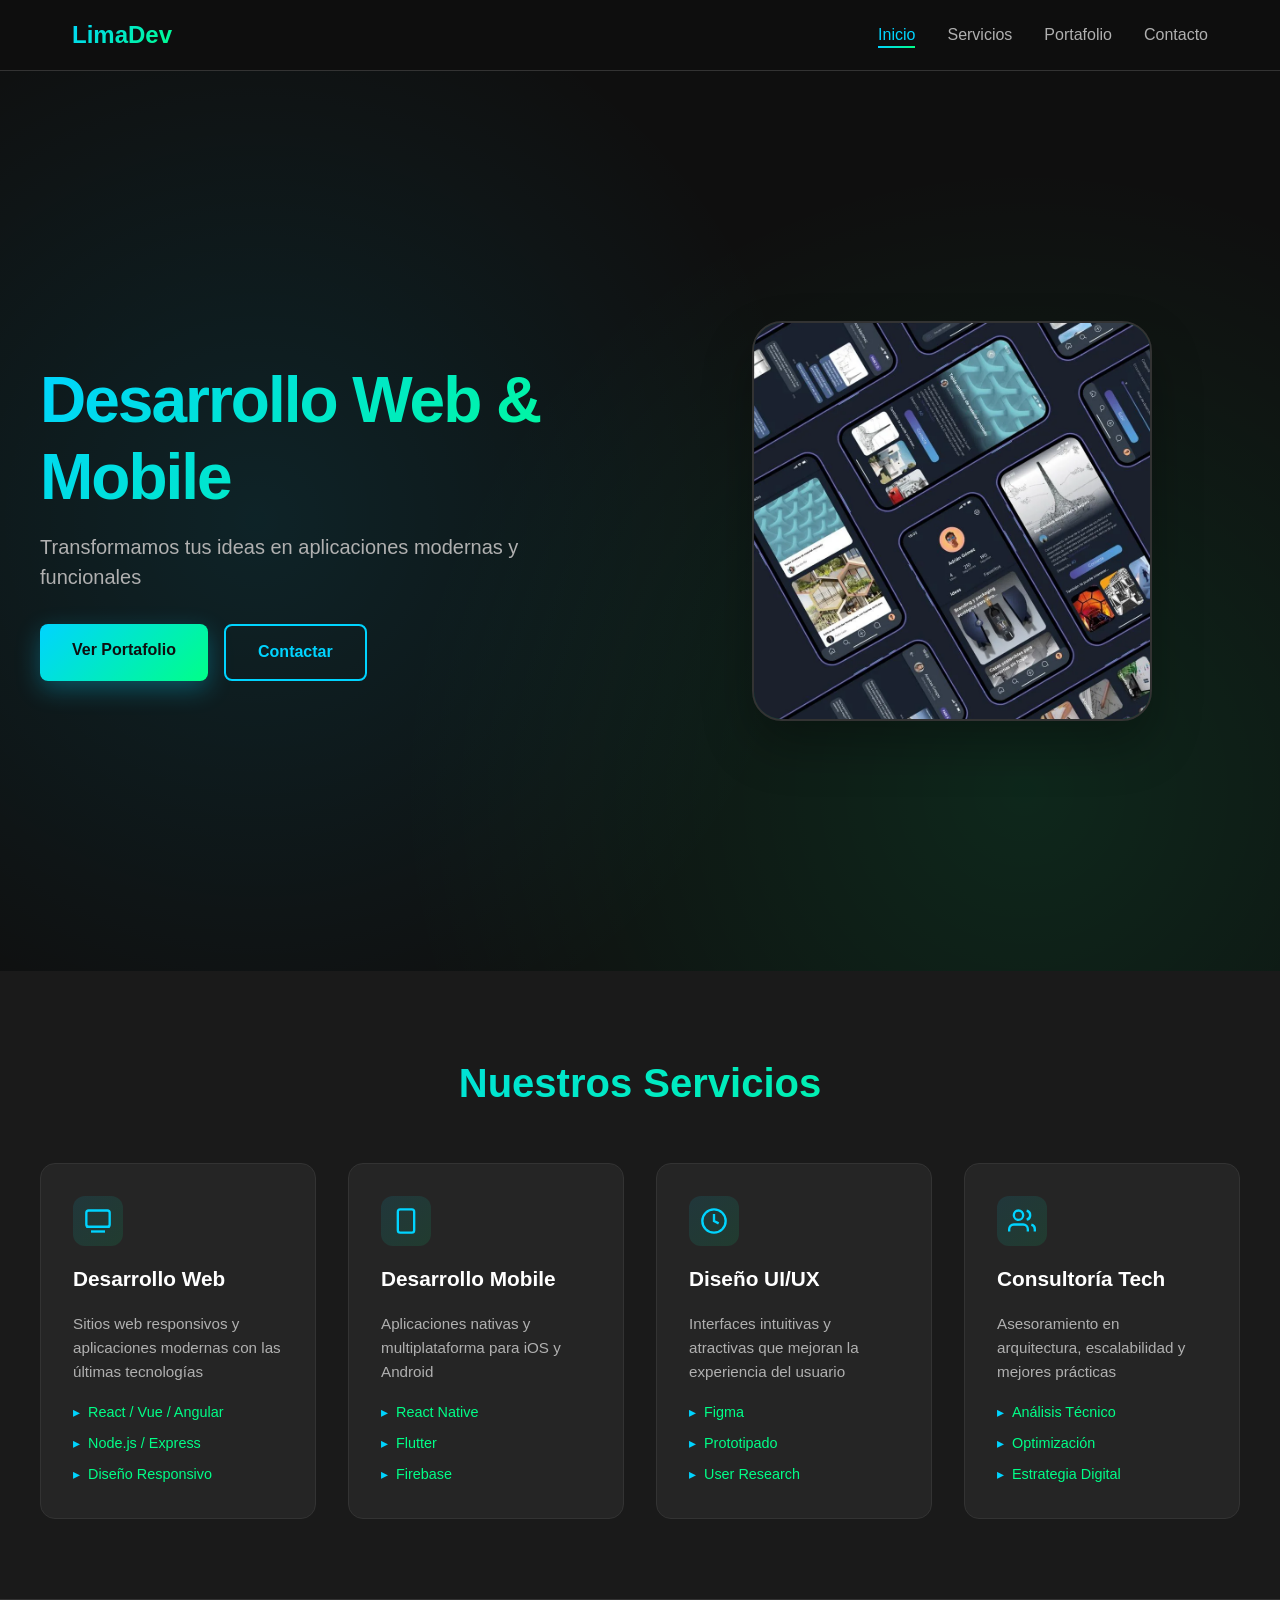
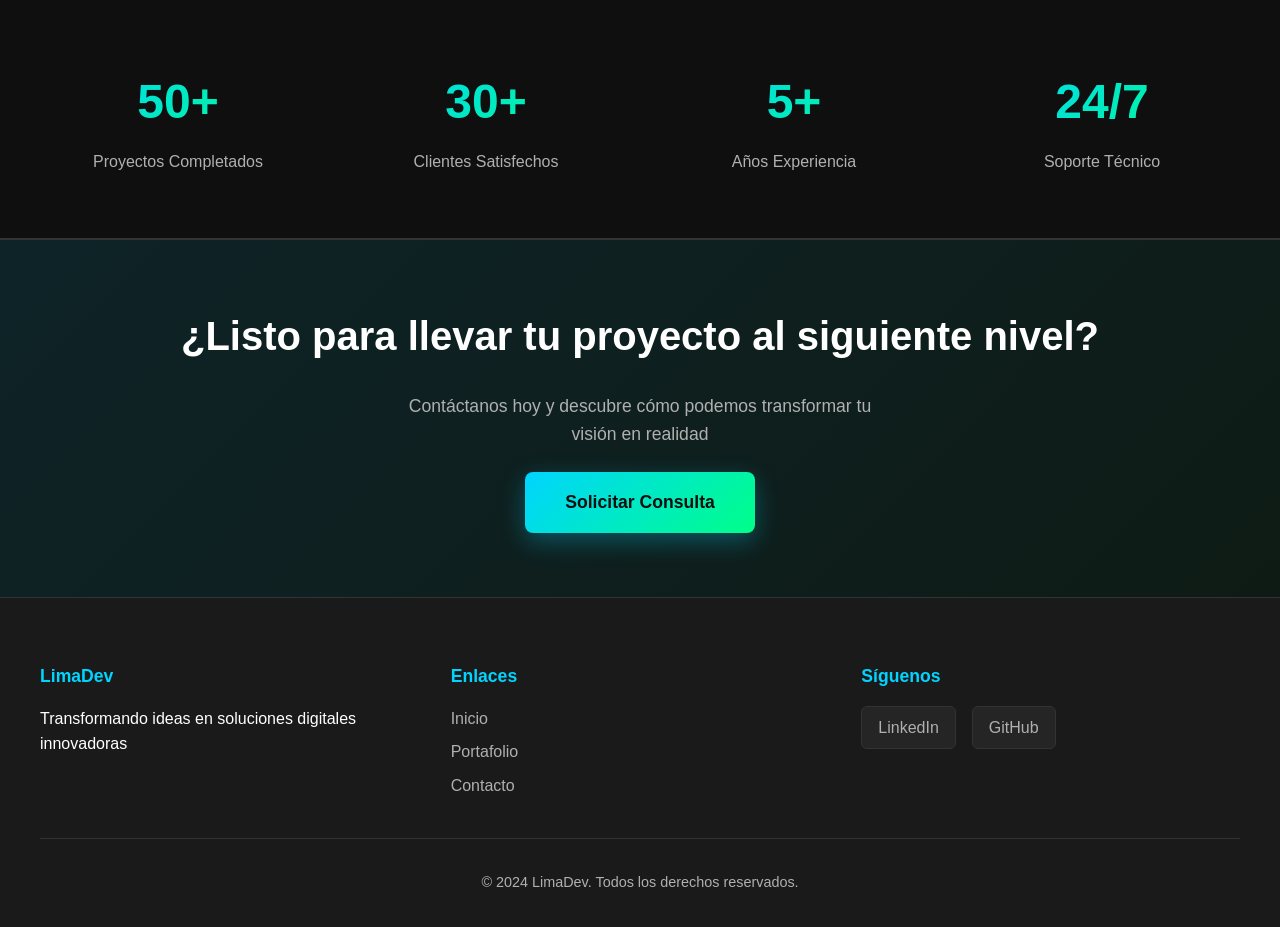
==== index.html @ ed2e3b78 "chatbot deshabilitado" ====
<!DOCTYPE html>
<html lang="es">
<head>
    <meta charset="UTF-8">
    <meta name="viewport" content="width=device-width, initial-scale=1.0">
    <title>LimaDev - Desarrollo Web & Mobile</title>
    <link rel="stylesheet" href="style.css">
</head>
<body>
    <!-- Navbar -->
    <nav class="navbar">
        <div class="nav-container">
            <div class="logo">
                <span class="logo-text">LimaDev</span>
            </div>
            <ul class="nav-menu">
                <li><a href="index.html" class="nav-link active">Inicio</a></li>
                <li><a href="#servicios" class="nav-link">Servicios</a></li>
                <li><a href="portafolio.html" class="nav-link">Portafolio</a></li>
                <li><a href="contacto.html" class="nav-link">Contacto</a></li>
            </ul>
            <div class="hamburger">
                <span></span>
                <span></span>
                <span></span>
            </div>
        </div>
    </nav>

    <!-- Hero Section -->
    <section class="hero">
        <div class="hero-content">
            <div class="hero-text">
                <h1 class="hero-title">Desarrollo Web & Mobile</h1>
                <p class="hero-subtitle">Transformamos tus ideas en aplicaciones modernas y funcionales</p>
                <div class="hero-buttons">
                    <a href="portafolio.html" class="btn btn-primary">Ver Portafolio</a>
                    <a href="contacto.html" class="btn btn-secondary">Contactar</a>
                </div>
            </div>
            <div class="hero-visual">
                <div class="gradient-box"><img src="assets/img.jpg" alt="Vista previa de proyecto"></div>
            </div>
        </div>
    </section>

    <!-- Servicios Section -->
    <section id="servicios" class="servicios">
        <div class="container">
            <h2 class="section-title">Nuestros Servicios</h2>
            <div class="servicios-grid">
                <!-- Tarjeta 1: Desarrollo Web -->
                <div class="servicio-card">
                    <div class="servicio-icon">
                        <svg viewBox="0 0 24 24" fill="none" stroke="currentColor">
                            <rect x="2" y="3" width="20" height="14" rx="2" ry="2"></rect>
                            <line x1="2" y1="17" x2="22" y2="17"></line>
                            <line x1="6" y1="21" x2="18" y2="21"></line>
                        </svg>
                    </div>
                    <h3>Desarrollo Web</h3>
                    <p>Sitios web responsivos y aplicaciones modernas con las últimas tecnologías</p>
                    <ul class="tech-list">
                        <li>React / Vue / Angular</li>
                        <li>Node.js / Express</li>
                        <li>Diseño Responsivo</li>
                    </ul>
                </div>

                <!-- Tarjeta 2: Desarrollo Mobile -->
                <div class="servicio-card">
                    <div class="servicio-icon">
                        <svg viewBox="0 0 24 24" fill="none" stroke="currentColor">
                            <rect x="5" y="2" width="14" height="20" rx="2" ry="2"></rect>
                            <line x1="12" y1="18" x2="12.01" y2="18"></line>
                        </svg>
                    </div>
                    <h3>Desarrollo Mobile</h3>
                    <p>Aplicaciones nativas y multiplataforma para iOS y Android</p>
                    <ul class="tech-list">
                        <li>React Native</li>
                        <li>Flutter</li>
                        <li>Firebase</li>
                    </ul>
                </div>

                <!-- Tarjeta 3: Diseño UI/UX -->
                <div class="servicio-card">
                    <div class="servicio-icon">
                        <svg viewBox="0 0 24 24" fill="none" stroke="currentColor">
                            <circle cx="12" cy="12" r="10"></circle>
                            <path d="M12 6v6l4 2"></path>
                        </svg>
                    </div>
                    <h3>Diseño UI/UX</h3>
                    <p>Interfaces intuitivas y atractivas que mejoran la experiencia del usuario</p>
                    <ul class="tech-list">
                        <li>Figma</li>
                        <li>Prototipado</li>
                        <li>User Research</li>
                    </ul>
                </div>

                <!-- Tarjeta 4: Consultoría -->
                <div class="servicio-card">
                    <div class="servicio-icon">
                        <svg viewBox="0 0 24 24" fill="none" stroke="currentColor">
                            <path d="M17 21v-2a4 4 0 0 0-4-4H5a4 4 0 0 0-4 4v2"></path>
                            <circle cx="9" cy="7" r="4"></circle>
                            <path d="M23 21v-2a4 4 0 0 0-3-3.87"></path>
                            <path d="M16 3.13a4 4 0 0 1 0 7.75"></path>
                        </svg>
                    </div>
                    <h3>Consultoría Tech</h3>
                    <p>Asesoramiento en arquitectura, escalabilidad y mejores prácticas</p>
                    <ul class="tech-list">
                        <li>Análisis Técnico</li>
                        <li>Optimización</li>
                        <li>Estrategia Digital</li>
                    </ul>
                </div>
            </div>
        </div>
    </section>

    <!-- Stats Section -->
    <section class="stats">
        <div class="container">
            <div class="stat-item">
                <h3 class="stat-number">50+</h3>
                <p class="stat-label">Proyectos Completados</p>
            </div>
            <div class="stat-item">
                <h3 class="stat-number">30+</h3>
                <p class="stat-label">Clientes Satisfechos</p>
            </div>
            <div class="stat-item">
                <h3 class="stat-number">5+</h3>
                <p class="stat-label">Años Experiencia</p>
            </div>
            <div class="stat-item">
                <h3 class="stat-number">24/7</h3>
                <p class="stat-label">Soporte Técnico</p>
            </div>
        </div>
    </section>

    <!-- CTA Section -->
    <section class="cta">
        <div class="container">
            <h2>¿Listo para llevar tu proyecto al siguiente nivel?</h2>
            <p>Contáctanos hoy y descubre cómo podemos transformar tu visión en realidad</p>
            <a href="contacto.html" class="btn btn-primary btn-large">Solicitar Consulta</a>
        </div>
    </section>

    <!-- Footer -->
    <footer class="footer">
        <div class="container">
            <div class="footer-content">
                <div class="footer-section">
                    <h4>LimaDev</h4>
                    <p>Transformando ideas en soluciones digitales innovadoras</p>
                </div>
                <div class="footer-section">
                    <h4>Enlaces</h4>
                    <ul>
                        <li><a href="index.html">Inicio</a></li>
                        <li><a href="portafolio.html">Portafolio</a></li>
                        <li><a href="contacto.html">Contacto</a></li>
                    </ul>
                </div>
                <div class="footer-section">
                    <h4>Síguenos</h4>
                    <div class="social-links">
                        <a href="https://www.linkedin.com/in/pabliimjl/" class="social-link">LinkedIn</a>
                        <a href="https://github.com/pabliimjl" class="social-link">GitHub</a>
                    </div>
                </div>
            </div>
            <div class="footer-bottom">
                <p>&copy; 2024 LimaDev. Todos los derechos reservados.</p>
            </div>
        </div>
    </footer>

    <!-- Chatbot -->
     <!--
    <div class="chatbot-container">
        <div class="chat-window" id="chatWindow">
            <div class="chat-header">
                <div class="chat-header-info">
                    <div class="chat-avatar">AI</div>
                    <div>
                        <h4>LimaDev AI</h4>
                        <span class="chat-status">&#9679; En línea</span>
                    </div>
                </div>
                <button class="chat-close" id="chatClose">&times;</button>
            </div>
            <div class="chat-messages" id="chatMessages">
                <div class="chat-msg bot">
                    <p>¡Hola! Soy el asistente de LimaDev 👋 ¿En qué puedo ayudarte?</p>
                </div>
                <div class="chat-suggestions" id="chatSuggestions">
                    <button class="suggestion-btn">💻 Servicios web</button>
                    <button class="suggestion-btn">📱 Apps mobile</button>
                    <button class="suggestion-btn">💰 Precios</button>
                    <button class="suggestion-btn">📞 Contacto</button>
                </div>
            </div>
            <div class="chat-input-area">
                <input type="text" id="chatInput" placeholder="Escribe un mensaje..." autocomplete="off">
                <button class="send-btn" id="sendBtn">
                    <svg viewBox="0 0 24 24" fill="none" stroke="currentColor" stroke-width="2">
                        <line x1="22" y1="2" x2="11" y2="13"></line>
                        <polygon points="22 2 15 22 11 13 2 9 22 2"></polygon>
                    </svg>
                </button>
            </div>
        </div>
        <button class="chat-toggle" id="chatToggle" aria-label="Abrir chat">
            <svg class="chat-icon" viewBox="0 0 24 24" fill="none" stroke="currentColor" stroke-width="2">
                <path d="M21 15a2 2 0 0 1-2 2H7l-4 4V5a2 2 0 0 1 2-2h14a2 2 0 0 1 2 2z"></path>
            </svg>
            <svg class="close-icon" viewBox="0 0 24 24" fill="none" stroke="currentColor" stroke-width="2">
                <line x1="18" y1="6" x2="6" y2="18"></line>
                <line x1="6" y1="6" x2="18" y2="18"></line>
            </svg>
            <span class="chat-badge" id="chatBadge">1</span>
        </button>
    </div>-->

    <script src="script.js"></script>
</body>
</html>
---- style.css ----
/* ===== Variables CSS ===== */
:root {
    --primary-dark: #0f0f0f;
    --secondary-dark: #1a1a1a;
    --tertiary-dark: #252525;
    --accent-color: #00d4ff;
    --accent-secondary: #00ff88;
    --text-primary: #ffffff;
    --text-secondary: #b0b0b0;
    --border-color: #333333;
    --transition: all 0.3s ease;
}

/* ===== Reset Global ===== */
* {
    margin: 0;
    padding: 0;
    box-sizing: border-box;
}

html {
    scroll-behavior: smooth;
}

body {
    font-family: 'Segoe UI', Tahoma, Geneva, Verdana, sans-serif;
    background-color: var(--primary-dark);
    color: var(--text-primary);
    line-height: 1.6;
    overflow-x: hidden;
}

/* ===== Navbar ===== */
.navbar {
    background-color: rgba(15, 15, 15, 0.95);
    backdrop-filter: blur(10px);
    border-bottom: 1px solid var(--border-color);
    position: sticky;
    top: 0;
    z-index: 1000;
    padding: 1rem 0;
}

.nav-container {
    display: flex;
    justify-content: space-between;
    align-items: center;
    max-width: 1200px;
    margin: 0 auto;
    padding: 0 2rem;
}

.logo {
    display: flex;
    align-items: center;
    gap: 0.5rem;
}

.logo-text {
    font-size: 1.5rem;
    font-weight: 700;
    background: linear-gradient(135deg, var(--accent-color), var(--accent-secondary));
    -webkit-background-clip: text;
    -webkit-text-fill-color: transparent;
    background-clip: text;
}

.nav-menu {
    display: flex;
    list-style: none;
    gap: 2rem;
}

.nav-link {
    color: var(--text-secondary);
    text-decoration: none;
    font-weight: 500;
    position: relative;
    transition: var(--transition);
}

.nav-link:hover,
.nav-link.active {
    color: var(--accent-color);
}

.nav-link::after {
    content: '';
    position: absolute;
    bottom: -5px;
    left: 0;
    width: 0;
    height: 2px;
    background: linear-gradient(90deg, var(--accent-color), var(--accent-secondary));
    transition: var(--transition);
}

.nav-link:hover::after,
.nav-link.active::after {
    width: 100%;
}

.hamburger {
    display: none;
    flex-direction: column;
    cursor: pointer;
    gap: 5px;
}

.hamburger span {
    width: 25px;
    height: 3px;
    background-color: var(--accent-color);
    border-radius: 3px;
    transition: var(--transition);
}

/* ===== Hero Section ===== */
.hero {
    min-height: 100vh;
    display: flex;
    align-items: center;
    justify-content: center;
    padding: 2rem;
    position: relative;
    overflow: hidden;
}

.hero::before {
    content: '';
    position: absolute;
    top: 0;
    left: 0;
    right: 0;
    bottom: 0;
    background: radial-gradient(circle at 20% 50%, rgba(0, 212, 255, 0.1), transparent 50%),
                radial-gradient(circle at 80% 80%, rgba(0, 255, 136, 0.1), transparent 50%);
    pointer-events: none;
}

.hero-content {
    display: grid;
    grid-template-columns: 1fr 1fr;
    gap: 3rem;
    align-items: center;
    max-width: 1200px;
    width: 100%;
    position: relative;
    z-index: 1;
}

.hero-text h1 {
    font-size: 4rem;
    font-weight: 800;
    margin-bottom: 1rem;
    letter-spacing: -2px;
    background: linear-gradient(135deg, var(--accent-color), var(--accent-secondary));
    -webkit-background-clip: text;
    -webkit-text-fill-color: transparent;
    background-clip: text;
    line-height: 1.2;
}

.hero-subtitle {
    font-size: 1.25rem;
    color: var(--text-secondary);
    margin-bottom: 2rem;
    line-height: 1.5;
}

.hero-buttons {
    display: flex;
    gap: 1rem;
    flex-wrap: wrap;
}

.btn {
    padding: 0.85rem 2rem;
    border-radius: 8px;
    font-weight: 600;
    text-decoration: none;
    cursor: pointer;
    border: none;
    transition: var(--transition);
    display: inline-block;
    font-size: 1rem;
}

.btn-primary {
    background: linear-gradient(135deg, var(--accent-color), var(--accent-secondary));
    color: var(--primary-dark);
    box-shadow: 0 8px 25px rgba(0, 212, 255, 0.3);
}

.btn-primary:hover {
    transform: translateY(-3px);
    box-shadow: 0 12px 35px rgba(0, 212, 255, 0.5);
}

.btn-secondary {
    background-color: transparent;
    color: var(--accent-color);
    border: 2px solid var(--accent-color);
}

.btn-secondary:hover {
    background-color: var(--accent-color);
    color: var(--primary-dark);
}

.btn-large {
    padding: 1rem 2.5rem;
    font-size: 1.1rem;
}

.hero-visual {
    display: flex;
    justify-content: center;
    align-items: center;
    position: relative;
}

.gradient-box {
    width: 400px;
    height: 400px;
    position: relative;
    display: flex;
    justify-content: center;
    align-items: center;
    padding: 18px;
    background: linear-gradient(135deg, rgba(0, 212, 255, 0.2), rgba(0, 255, 136, 0.2));
    border-radius: 30px;
    border: 2px solid var(--border-color);
    backdrop-filter: blur(10px);
    overflow: hidden;
    box-shadow: 0 24px 50px rgba(0, 0, 0, 0.28);
    animation: float 6s ease-in-out infinite;
}

.gradient-box::before {
    content: "";
    position: absolute;
    inset: 14px;
    border-radius: 24px;
    border: 1px solid rgba(255, 255, 255, 0.22);
    box-shadow: inset 0 0 0 1px rgba(255, 255, 255, 0.08);
    background: linear-gradient(180deg, rgba(255, 255, 255, 0.08), rgba(255, 255, 255, 0.02));
    pointer-events: none;
}

.gradient-box img {
    position: relative;
    z-index: 1;
    display: block;
    width: 110%;
    height: 110%;
    border-radius: 22px;
    object-fit: cover;
    box-shadow: 0 18px 35px rgba(0, 0, 0, 0.22);
}

@keyframes float {
    0%, 100% {
        transform: translateY(0px) rotateZ(0deg);
    }
    50% {
        transform: translateY(-30px) rotateZ(5deg);
    }
}

/* ===== Servicios Section ===== */
.servicios {
    padding: 5rem 2rem;
    background-color: var(--secondary-dark);
}

.container {
    max-width: 1200px;
    margin: 0 auto;
}

.section-title {
    font-size: 2.5rem;
    font-weight: 700;
    text-align: center;
    margin-bottom: 3rem;
    background: linear-gradient(135deg, var(--accent-color), var(--accent-secondary));
    -webkit-background-clip: text;
    -webkit-text-fill-color: transparent;
    background-clip: text;
}

.servicios-grid {
    display: grid;
    grid-template-columns: repeat(auto-fit, minmax(250px, 1fr));
    gap: 2rem;
}

.servicio-card {
    background-color: var(--tertiary-dark);
    border: 1px solid var(--border-color);
    border-radius: 15px;
    padding: 2rem;
    transition: var(--transition);
    cursor: pointer;
    display: flex;
    flex-direction: column;
    gap: 1rem;
}

.servicio-card:hover {
    border-color: var(--accent-color);
    background-color: rgba(0, 212, 255, 0.05);
    transform: translateY(-10px);
    box-shadow: 0 15px 40px rgba(0, 212, 255, 0.2);
}

.servicio-icon {
    width: 50px;
    height: 50px;
    display: flex;
    align-items: center;
    justify-content: center;
    background: linear-gradient(135deg, rgba(0, 212, 255, 0.1), rgba(0, 255, 136, 0.1));
    border-radius: 12px;
    color: var(--accent-color);
}

.servicio-icon svg {
    width: 28px;
    height: 28px;
    stroke-width: 2;
}

.servicio-card h3 {
    font-size: 1.3rem;
    font-weight: 600;
    color: var(--text-primary);
}

.servicio-card p {
    color: var(--text-secondary);
    font-size: 0.95rem;
}

.tech-list {
    list-style: none;
    display: flex;
    flex-direction: column;
    gap: 0.5rem;
}

.tech-list li {
    color: var(--accent-secondary);
    font-size: 0.9rem;
    display: flex;
    align-items: center;
}

.tech-list li::before {
    content: '▸';
    margin-right: 0.5rem;
    color: var(--accent-color);
}

/* ===== Stats Section ===== */
.stats {
    padding: 4rem 2rem;
    background-color: var(--primary-dark);
    border-top: 1px solid var(--border-color);
    border-bottom: 1px solid var(--border-color);
}

.stats .container {
    display: grid;
    grid-template-columns: repeat(auto-fit, minmax(200px, 1fr));
    gap: 2rem;
    text-align: center;
}

.stat-item h3 {
    font-size: 3rem;
    font-weight: 800;
    background: linear-gradient(135deg, var(--accent-color), var(--accent-secondary));
    -webkit-background-clip: text;
    -webkit-text-fill-color: transparent;
    background-clip: text;
    margin-bottom: 0.5rem;
}

.stat-label {
    color: var(--text-secondary);
    font-size: 1rem;
}

/* ===== CTA Section ===== */
.cta {
    padding: 4rem 2rem;
    background: linear-gradient(135deg, rgba(0, 212, 255, 0.1), rgba(0, 255, 136, 0.05));
    border-top: 1px solid var(--border-color);
    text-align: center;
}

.cta .container {
    display: flex;
    flex-direction: column;
    align-items: center;
    gap: 1.5rem;
}

.cta h2 {
    font-size: 2.5rem;
    font-weight: 700;
    color: var(--text-primary);
}

.cta p {
    font-size: 1.1rem;
    color: var(--text-secondary);
    max-width: 500px;
}

/* ===== Footer ===== */
.footer {
    background-color: var(--secondary-dark);
    border-top: 1px solid var(--border-color);
    padding: 4rem 2rem 2rem;
}

.footer-content {
    display: grid;
    grid-template-columns: repeat(auto-fit, minmax(250px, 1fr));
    gap: 2rem;
    margin-bottom: 2rem;
}

.footer-section h4 {
    color: var(--accent-color);
    margin-bottom: 1rem;
    font-size: 1.1rem;
}

.footer-section ul {
    list-style: none;
}

.footer-section ul li {
    margin-bottom: 0.5rem;
}

.footer-section a {
    color: var(--text-secondary);
    text-decoration: none;
    transition: var(--transition);
}

.footer-section a:hover {
    color: var(--accent-color);
    text-decoration: underline;
}

.social-links {
    display: flex;
    gap: 1rem;
}

.social-link {
    display: inline-block;
    padding: 0.5rem 1rem;
    background-color: var(--tertiary-dark);
    border-radius: 6px;
    border: 1px solid var(--border-color);
    transition: var(--transition);
}

.social-link:hover {
    background-color: var(--accent-color);
    color: var(--primary-dark);
    border-color: var(--accent-color);
}

.footer-bottom {
    text-align: center;
    padding-top: 2rem;
    border-top: 1px solid var(--border-color);
    color: var(--text-secondary);
    font-size: 0.9rem;
}

/* ===== Responsive Design ===== */
@media (max-width: 768px) {
    .hamburger {
        display: flex;
    }

    .nav-menu {
        position: fixed;
        left: -100%;
        top: 70px;
        flex-direction: column;
        background-color: var(--secondary-dark);
        width: 100%;
        text-align: center;
        transition: 0.3s;
        box-shadow: 0 10px 27px rgba(0, 0, 0, 0.5);
        padding: 2rem 0;
        gap: 1rem;
    }

    .nav-menu.active {
        left: 0;
    }

    .hero-content {
        grid-template-columns: 1fr;
    }

    .hero-text h1 {
        font-size: 2.5rem;
    }

    .hero-visual {
        margin-top: 2rem;
    }

    .gradient-box {
        width: 280px;
        height: 280px;
    }

    .hero-buttons {
        flex-direction: column;
        gap: 1rem;
    }

    .btn {
        width: 100%;
        text-align: center;
    }

    .section-title {
        font-size: 2rem;
    }

    .servicios-grid {
        grid-template-columns: 1fr;
    }

    .stats .container {
        grid-template-columns: repeat(2, 1fr);
    }

    .cta h2 {
        font-size: 1.8rem;
    }

    .footer-content {
        grid-template-columns: 1fr;
    }
}

@media (max-width: 480px) {
    .hero-text h1 {
        font-size: 1.8rem;
    }

    .hero-subtitle {
        font-size: 1rem;
    }

    .section-title {
        font-size: 1.5rem;
    }

    .cta h2 {
        font-size: 1.3rem;
    }

    .cta p {
        font-size: 0.95rem;
    }
}

/* ===== Chatbot ===== */
.chatbot-container {
    position: fixed;
    bottom: 2rem;
    right: 2rem;
    z-index: 9999;
    display: flex;
    flex-direction: column;
    align-items: flex-end;
    gap: 1rem;
}

.chat-toggle {
    width: 60px;
    height: 60px;
    border-radius: 50%;
    background: linear-gradient(135deg, var(--accent-color), var(--accent-secondary));
    border: none;
    cursor: pointer;
    display: flex;
    align-items: center;
    justify-content: center;
    box-shadow: 0 8px 25px rgba(0, 212, 255, 0.4);
    transition: var(--transition);
    position: relative;
    color: var(--primary-dark);
}

.chat-toggle:hover {
    transform: scale(1.1);
    box-shadow: 0 12px 35px rgba(0, 212, 255, 0.6);
}

.chat-toggle svg {
    width: 26px;
    height: 26px;
    stroke-width: 2;
}

.close-icon {
    display: none;
}

.chat-badge {
    position: absolute;
    top: -4px;
    right: -4px;
    background: #ff4b4b;
    color: white;
    width: 22px;
    height: 22px;
    border-radius: 50%;
    font-size: 0.75rem;
    font-weight: 700;
    display: flex;
    align-items: center;
    justify-content: center;
    animation: pulse-badge 1.5s ease-in-out infinite;
}

@keyframes pulse-badge {
    0%, 100% { transform: scale(1); }
    50% { transform: scale(1.2); }
}

.chat-window {
    width: 360px;
    background-color: var(--secondary-dark);
    border: 1px solid var(--border-color);
    border-radius: 18px;
    overflow: hidden;
    box-shadow: 0 20px 60px rgba(0, 0, 0, 0.5);
    display: flex;
    flex-direction: column;
    max-height: 500px;
    opacity: 0;
    transform: translateY(20px) scale(0.95);
    pointer-events: none;
    transition: opacity 0.3s ease, transform 0.3s ease;
}

.chat-window.active {
    opacity: 1;
    transform: translateY(0) scale(1);
    pointer-events: all;
}

.chat-header {
    background: linear-gradient(135deg, rgba(0, 212, 255, 0.15), rgba(0, 255, 136, 0.1));
    border-bottom: 1px solid var(--border-color);
    padding: 1rem 1.25rem;
    display: flex;
    justify-content: space-between;
    align-items: center;
}

.chat-header-info {
    display: flex;
    align-items: center;
    gap: 0.75rem;
}

.chat-avatar {
    width: 40px;
    height: 40px;
    border-radius: 50%;
    background: linear-gradient(135deg, var(--accent-color), var(--accent-secondary));
    display: flex;
    align-items: center;
    justify-content: center;
    font-weight: 700;
    font-size: 0.8rem;
    color: var(--primary-dark);
}

.chat-header h4 {
    font-size: 1rem;
    color: var(--text-primary);
    margin: 0;
}

.chat-status {
    font-size: 0.75rem;
    color: var(--accent-secondary);
}

.chat-close {
    width: 32px;
    height: 32px;
    border-radius: 8px;
    background: transparent;
    border: 1px solid var(--border-color);
    color: var(--text-secondary);
    cursor: pointer;
    font-size: 1.2rem;
    display: flex;
    align-items: center;
    justify-content: center;
    transition: var(--transition);
}

.chat-close:hover {
    background-color: rgba(255, 75, 75, 0.15);
    border-color: #ff4b4b;
    color: #ff4b4b;
}

.chat-messages {
    flex: 1;
    overflow-y: auto;
    padding: 1.25rem;
    display: flex;
    flex-direction: column;
    gap: 1rem;
    scrollbar-width: thin;
    scrollbar-color: var(--border-color) transparent;
}

.chat-messages::-webkit-scrollbar { width: 4px; }
.chat-messages::-webkit-scrollbar-thumb {
    background-color: var(--border-color);
    border-radius: 4px;
}

.chat-msg {
    max-width: 85%;
    animation: msg-in 0.3s ease;
}

@keyframes msg-in {
    from { opacity: 0; transform: translateY(8px); }
    to   { opacity: 1; transform: translateY(0); }
}

.chat-msg.bot  { align-self: flex-start; }
.chat-msg.user { align-self: flex-end; }

.chat-msg p {
    padding: 0.75rem 1rem;
    border-radius: 12px;
    font-size: 0.9rem;
    line-height: 1.5;
    margin: 0;
}

.chat-msg.bot p {
    background-color: var(--tertiary-dark);
    border: 1px solid var(--border-color);
    color: var(--text-primary);
    border-bottom-left-radius: 4px;
}

.chat-msg.bot p a {
    color: var(--accent-color);
    text-decoration: underline;
}

.chat-msg.user p {
    background: linear-gradient(135deg, var(--accent-color), var(--accent-secondary));
    color: var(--primary-dark);
    font-weight: 500;
    border-bottom-right-radius: 4px;
}

.chat-msg.typing p {
    display: flex;
    gap: 5px;
    align-items: center;
    padding: 0.85rem 1rem;
}

.dot {
    width: 8px;
    height: 8px;
    background-color: var(--accent-color);
    border-radius: 50%;
    animation: dot-bounce 1.2s ease-in-out infinite;
    display: inline-block;
}
.dot:nth-child(2) { animation-delay: 0.2s; }
.dot:nth-child(3) { animation-delay: 0.4s; }

@keyframes dot-bounce {
    0%, 60%, 100% { transform: translateY(0); }
    30% { transform: translateY(-8px); }
}

.chat-suggestions {
    display: flex;
    flex-wrap: wrap;
    gap: 0.5rem;
}

.suggestion-btn {
    padding: 0.4rem 0.9rem;
    background: transparent;
    border: 1px solid var(--accent-color);
    color: var(--accent-color);
    border-radius: 20px;
    font-size: 0.8rem;
    cursor: pointer;
    transition: var(--transition);
    font-family: inherit;
}

.suggestion-btn:hover {
    background-color: var(--accent-color);
    color: var(--primary-dark);
}

.chat-input-area {
    display: flex;
    gap: 0.75rem;
    padding: 1rem 1.25rem;
    border-top: 1px solid var(--border-color);
    background-color: var(--tertiary-dark);
    align-items: center;
}

.chat-input-area input {
    flex: 1;
    background: var(--primary-dark);
    border: 1px solid var(--border-color);
    border-radius: 10px;
    padding: 0.65rem 1rem;
    color: var(--text-primary);
    font-family: inherit;
    font-size: 0.9rem;
    outline: none;
    transition: var(--transition);
}

.chat-input-area input:focus {
    border-color: var(--accent-color);
    box-shadow: 0 0 0 2px rgba(0, 212, 255, 0.1);
}

.chat-input-area input::placeholder { color: var(--text-secondary); }

.send-btn {
    width: 38px;
    height: 38px;
    min-width: 38px;
    border-radius: 10px;
    background: linear-gradient(135deg, var(--accent-color), var(--accent-secondary));
    border: none;
    cursor: pointer;
    display: flex;
    align-items: center;
    justify-content: center;
    color: var(--primary-dark);
    transition: var(--transition);
}

.send-btn:hover { transform: scale(1.1); }

.send-btn svg {
    width: 16px;
    height: 16px;
}

@media (max-width: 480px) {
    .chatbot-container {
        bottom: 1rem;
        right: 1rem;
    }
    .chat-window {
        width: calc(100vw - 2rem);
        max-height: 420px;
    }
}
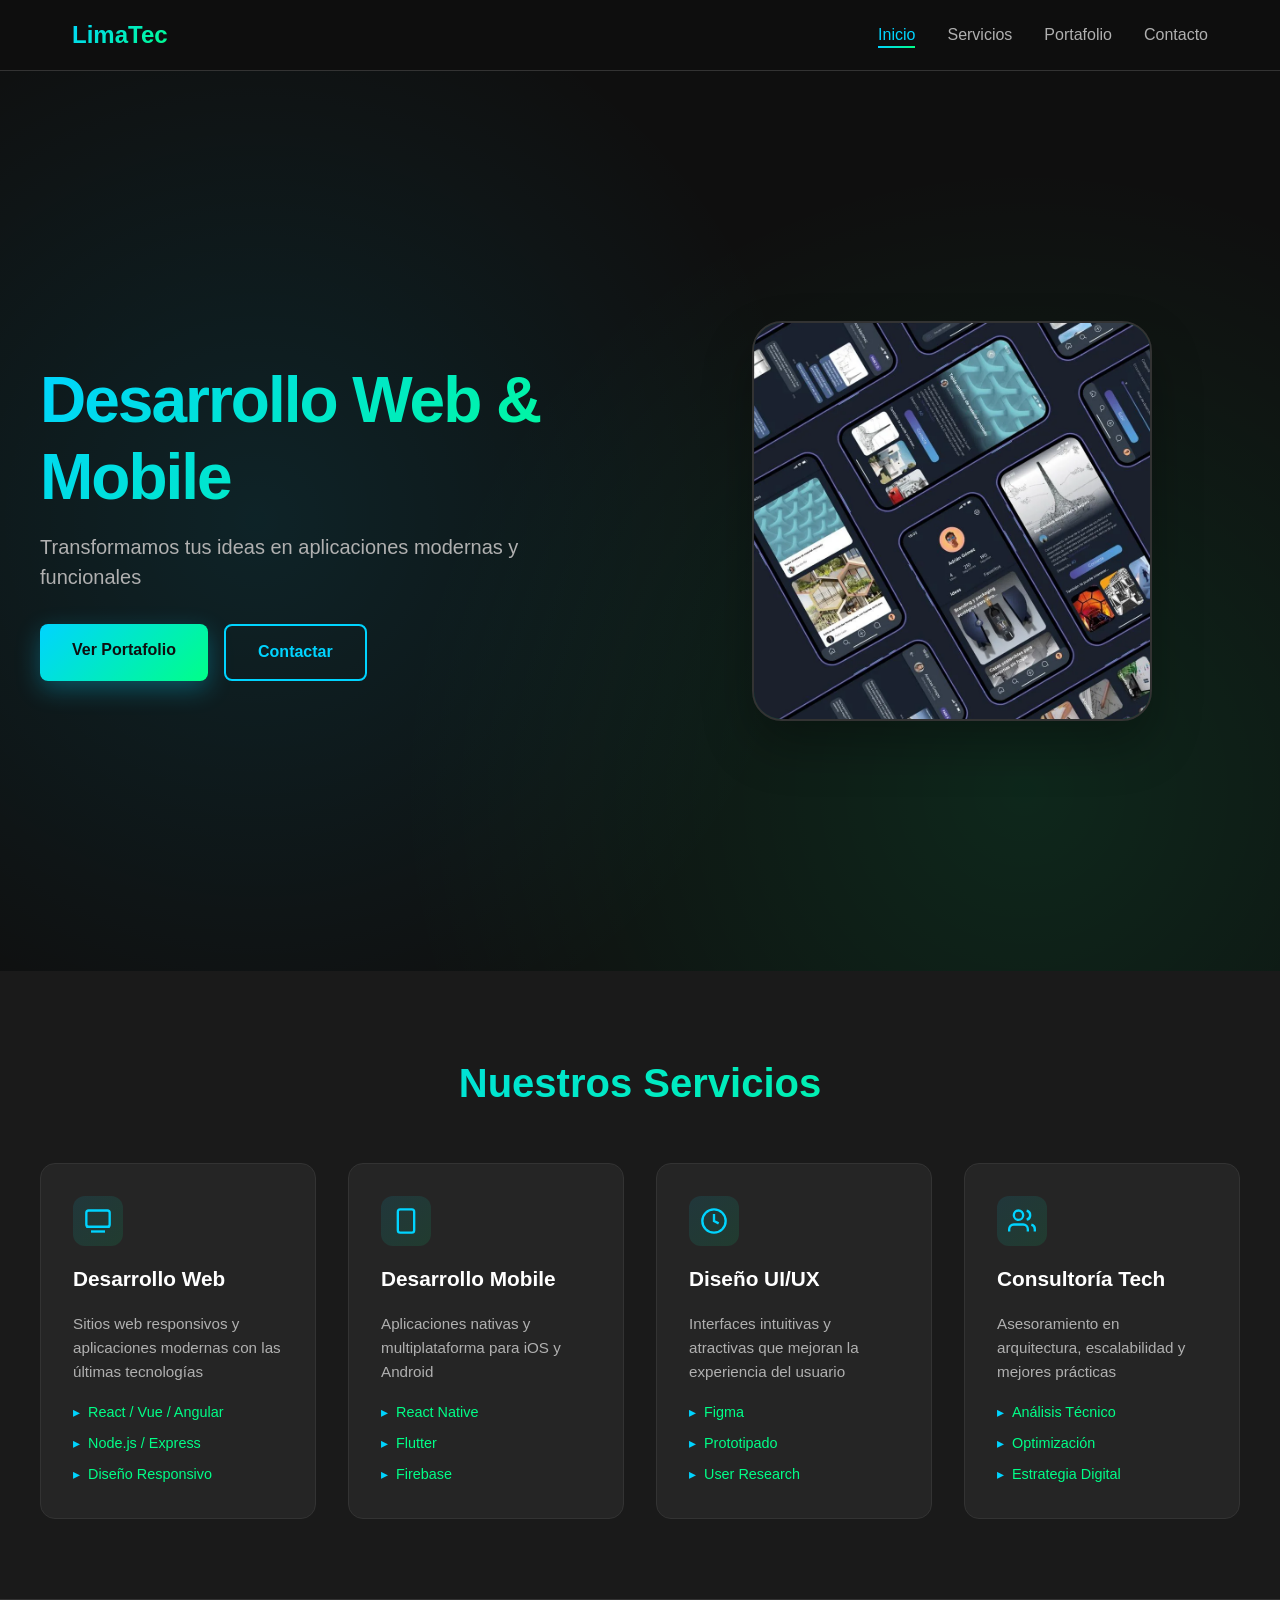
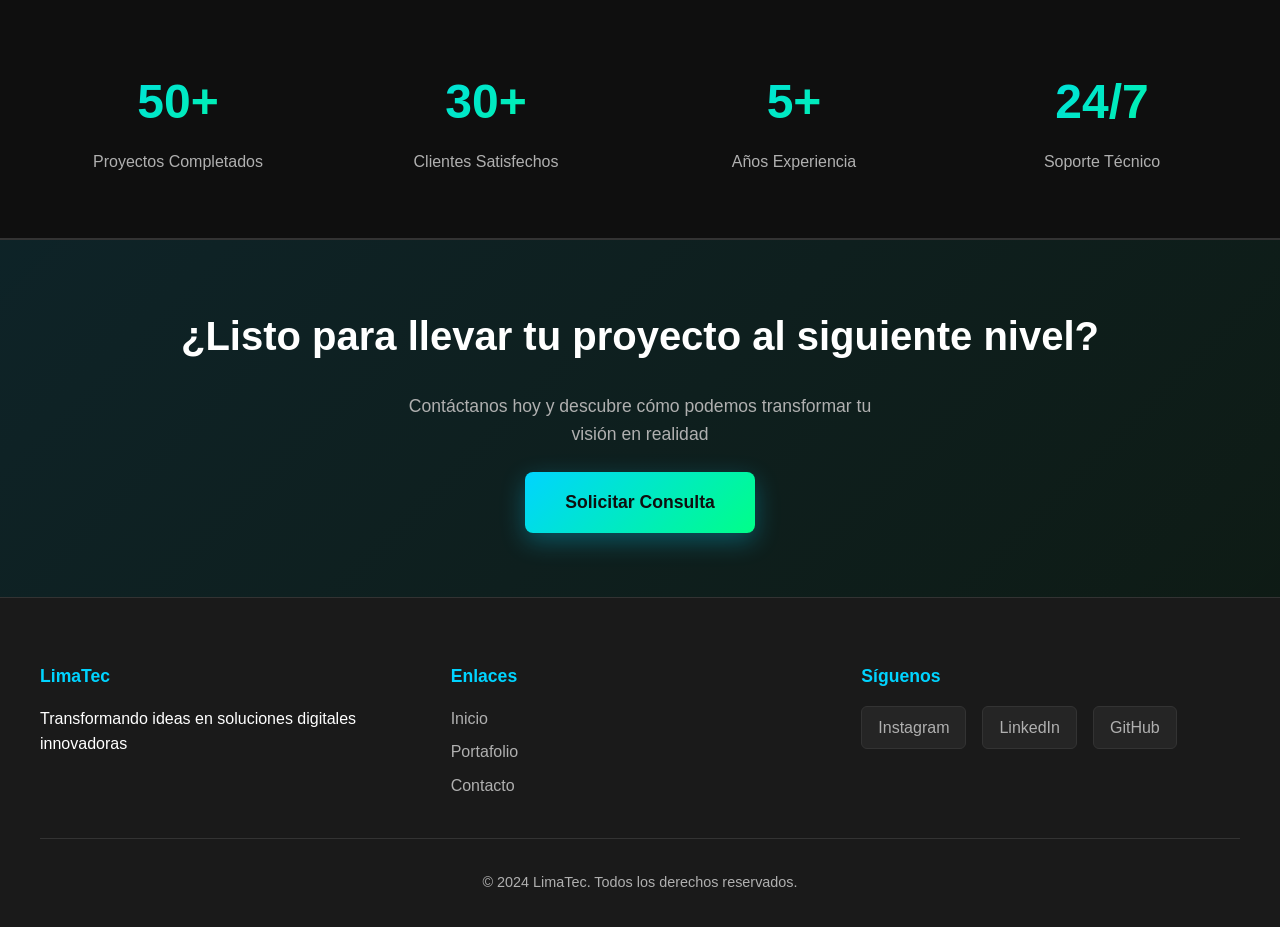
==== commit ed6a76e4: "rebranding limatec y agg instagram wpp y mail" ====
--- a/index.html
+++ b/index.html
@@ -3,7 +3,7 @@
 <head>
     <meta charset="UTF-8">
     <meta name="viewport" content="width=device-width, initial-scale=1.0">
-    <title>LimaDev - Desarrollo Web & Mobile</title>
+    <title>LimaTec - Desarrollo Web & Mobile</title>
     <link rel="stylesheet" href="style.css">
 </head>
 <body>
@@ -11,7 +11,7 @@
     <nav class="navbar">
         <div class="nav-container">
             <div class="logo">
-                <span class="logo-text">LimaDev</span>
+                <span class="logo-text">LimaTec</span>
             </div>
             <ul class="nav-menu">
                 <li><a href="index.html" class="nav-link active">Inicio</a></li>
@@ -159,7 +159,7 @@
         <div class="container">
             <div class="footer-content">
                 <div class="footer-section">
-                    <h4>LimaDev</h4>
+                    <h4>LimaTec</h4>
                     <p>Transformando ideas en soluciones digitales innovadoras</p>
                 </div>
                 <div class="footer-section">
@@ -173,13 +173,14 @@
                 <div class="footer-section">
                     <h4>Síguenos</h4>
                     <div class="social-links">
-                        <a href="https://www.linkedin.com/in/pabliimjl/" class="social-link">LinkedIn</a>
-                        <a href="https://github.com/pabliimjl" class="social-link">GitHub</a>
+                        <a href="https://www.instagram.com/_limatec" target="_blank" rel="noopener noreferrer" class="social-link">Instagram</a>
+                        <a href="https://www.linkedin.com/in/pabliimjl/" target="_blank" rel="noopener noreferrer" class="social-link">LinkedIn</a>
+                        <a href="https://github.com/pabliimjl" target="_blank" rel="noopener noreferrer" class="social-link">GitHub</a>
                     </div>
                 </div>
             </div>
             <div class="footer-bottom">
-                <p>&copy; 2024 LimaDev. Todos los derechos reservados.</p>
+                <p>&copy; 2024 LimaTec. Todos los derechos reservados.</p>
             </div>
         </div>
     </footer>
@@ -192,7 +193,7 @@
                 <div class="chat-header-info">
                     <div class="chat-avatar">AI</div>
                     <div>
-                        <h4>LimaDev AI</h4>
+                        <h4>LimaTec AI</h4>
                         <span class="chat-status">&#9679; En línea</span>
                     </div>
                 </div>
@@ -200,7 +201,7 @@
             </div>
             <div class="chat-messages" id="chatMessages">
                 <div class="chat-msg bot">
-                    <p>¡Hola! Soy el asistente de LimaDev 👋 ¿En qué puedo ayudarte?</p>
+                    <p>¡Hola! Soy el asistente de LimaTec 👋 ¿En qué puedo ayudarte?</p>
                 </div>
                 <div class="chat-suggestions" id="chatSuggestions">
                     <button class="suggestion-btn">💻 Servicios web</button>
